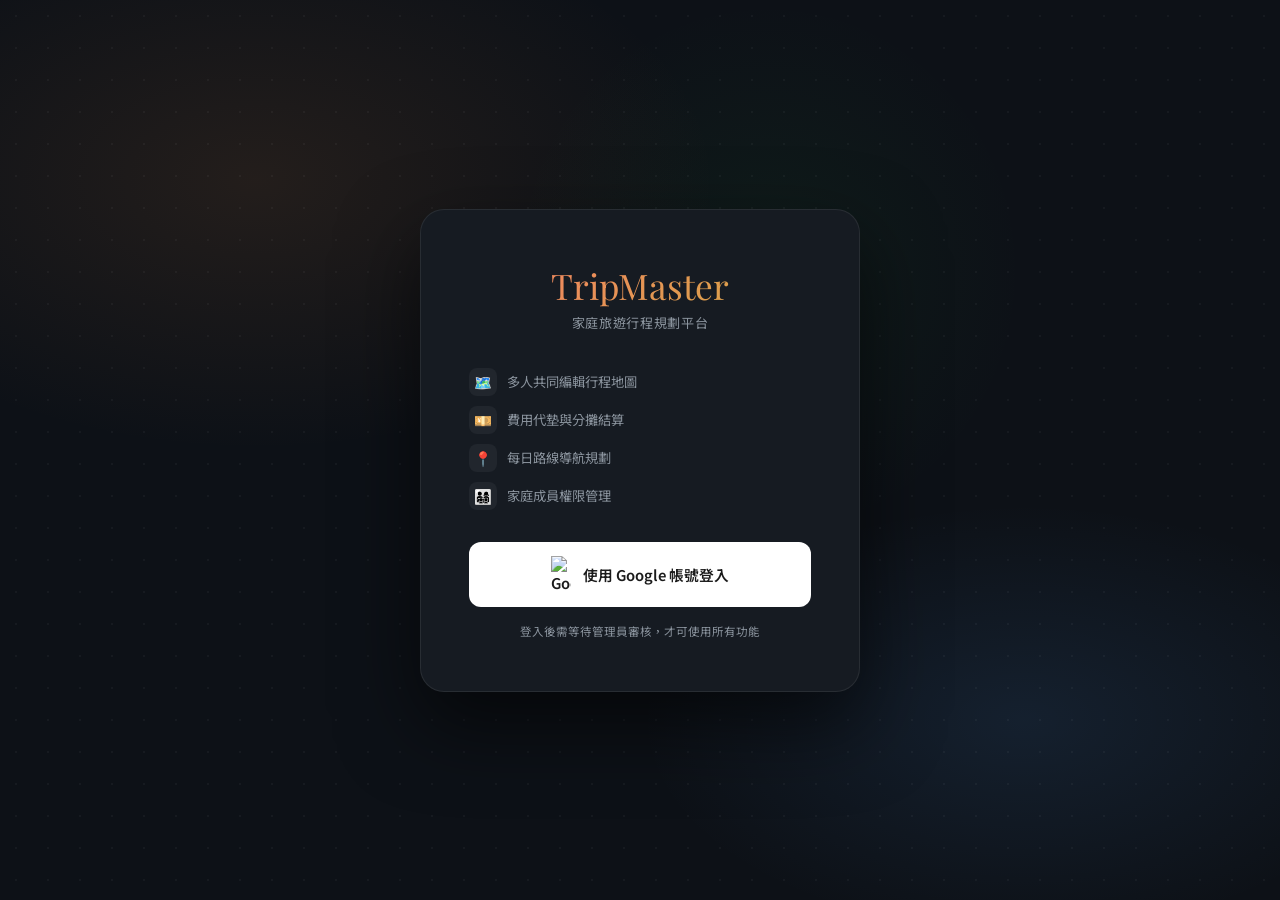
==== index.html @ fc7f3d96 "新增" ====
<!DOCTYPE html>
<html lang="zh-TW">
<head>
<meta charset="UTF-8">
<meta name="viewport" content="width=device-width, initial-scale=1.0">
<title>TripMaster｜旅遊行程規劃平台</title>
<link rel="preconnect" href="https://fonts.googleapis.com">
<link href="https://fonts.googleapis.com/css2?family=Noto+Sans+TC:wght@300;400;500;700;900&family=Playfair+Display:ital,wght@0,700;1,400&display=swap" rel="stylesheet">

<!-- Firebase -->
<script type="module">
import { initializeApp } from "https://www.gstatic.com/firebasejs/12.12.1/firebase-app.js";
import { getAuth, GoogleAuthProvider, signInWithPopup, signOut, onAuthStateChanged }
  from "https://www.gstatic.com/firebasejs/12.12.1/firebase-auth.js";
import { getDatabase, ref, set, get, onValue, push, update, serverTimestamp }
  from "https://www.gstatic.com/firebasejs/12.12.1/firebase-database.js";

const firebaseConfig = {
  apiKey: "AIzaSyCT9AFuUGMuikwcA2wFYAbEs1gxke5i4dA",
  authDomain: "fukuoka-kyushu-oct2026.firebaseapp.com",
  databaseURL: "https://fukuoka-kyushu-oct2026-default-rtdb.asia-southeast1.firebasedatabase.app",
  projectId: "fukuoka-kyushu-oct2026",
  storageBucket: "fukuoka-kyushu-oct2026.firebasestorage.app",
  messagingSenderId: "101376635642",
  appId: "1:101376635642:web:d28651919e1df014bb4f43"
};

const app  = initializeApp(firebaseConfig);
const auth = getAuth(app);
const db   = getDatabase(app);
const ADMIN_EMAIL = "a45436@gmail.com";

let currentUser = null;
let currentUserData = null;

// ── Auth state ──────────────────────────────
onAuthStateChanged(auth, async user => {
  if (user) {
    currentUser = user;
    await ensureUserRecord(user);
    const snap = await get(ref(db, `users/${user.uid}`));
    currentUserData = snap.val();
    if (currentUserData?.status === 'approved' || currentUserData?.isAdmin) {
      showApp();
    } else if (currentUserData?.status === 'pending') {
      showPending();
    } else {
      showLogin();
    }
  } else {
    currentUser = null;
    currentUserData = null;
    showLogin();
  }
});

async function ensureUserRecord(user) {
  const snap = await get(ref(db, `users/${user.uid}`));
  if (!snap.exists()) {
    const isAdmin = user.email === ADMIN_EMAIL;
    await set(ref(db, `users/${user.uid}`), {
      uid: user.uid,
      name: user.displayName,
      email: user.email,
      photo: user.photoURL,
      isAdmin,
      status: isAdmin ? 'approved' : 'pending',
      createdAt: Date.now()
    });
  }
}

// ── Login / Logout ───────────────────────────
window.loginWithGoogle = async () => {
  try {
    const provider = new GoogleAuthProvider();
    await signInWithPopup(auth, provider);
  } catch(e) { console.error(e); }
};

window.logout = async () => {
  await signOut(auth);
};

// ── UI states ────────────────────────────────
function showLogin() {
  document.getElementById('screen-login').style.display = 'flex';
  document.getElementById('screen-pending').style.display = 'none';
  document.getElementById('screen-app').style.display = 'none';
}
function showPending() {
  document.getElementById('screen-login').style.display = 'none';
  document.getElementById('screen-pending').style.display = 'flex';
  document.getElementById('screen-app').style.display = 'none';
}
function showApp() {
  document.getElementById('screen-login').style.display = 'none';
  document.getElementById('screen-pending').style.display = 'none';
  document.getElementById('screen-app').style.display = 'block';
  document.getElementById('user-name').textContent = currentUserData?.name || '';
  document.getElementById('user-photo').src = currentUserData?.photo || '';
  if (currentUserData?.isAdmin) {
    document.getElementById('admin-link').style.display = 'inline-flex';
  }
  loadProjects();
}

// ── Projects ─────────────────────────────────
function loadProjects() {
  onValue(ref(db, 'projects'), snap => {
    const data = snap.val() || {};
    renderProjects(data);
  });
}

function renderProjects(data) {
  const grid = document.getElementById('projects-grid');
  const myUid = currentUser.uid;
  const isAdmin = currentUserData?.isAdmin;

  const list = Object.entries(data).filter(([id, p]) => {
    return isAdmin || p.ownerId === myUid || (p.members && p.members[myUid]?.status === 'approved');
  });

  grid.innerHTML = '';

  if (list.length === 0) {
    grid.innerHTML = `<div class="empty-projects">
      <div class="empty-icon">🗺️</div>
      <p>還沒有旅遊專案<br>點擊下方按鈕建立第一個！</p>
    </div>`;
    return;
  }

  list.forEach(([id, p]) => {
    const card = document.createElement('div');
    card.className = 'project-card';
    card.innerHTML = `
      <div class="card-cover" style="background:${p.color||'#4a7c59'}">
        <span class="card-emoji">${p.emoji||'✈️'}</span>
        ${p.ownerId === myUid ? '<span class="owner-badge">建立者</span>' : ''}
      </div>
      <div class="card-body">
        <h3>${p.title}</h3>
        <p class="card-meta">📅 ${p.startDate||'未設定'} ～ ${p.endDate||''}</p>
        <p class="card-meta">👥 ${p.memberCount||1} 位成員</p>
        <p class="card-desc">${p.description||''}</p>
        <div class="card-actions">
          <a href="trip.html?project=${id}" class="btn-card-primary">開啟行程</a>
          <a href="expenses.html?project=${id}" class="btn-card-sec">💴 費用</a>
        </div>
      </div>`;
    grid.appendChild(card);
  });
}

window.openNewProjectModal = () => {
  document.getElementById('modal-new-project').style.display = 'flex';
};
window.closeNewProjectModal = () => {
  document.getElementById('modal-new-project').style.display = 'none';
};

window.createProject = async () => {
  const title = document.getElementById('np-title').value.trim();
  const desc  = document.getElementById('np-desc').value.trim();
  const start = document.getElementById('np-start').value;
  const end   = document.getElementById('np-end').value;
  const emoji = document.getElementById('np-emoji').value || '✈️';
  const color = document.getElementById('np-color').value;

  if (!title) { alert('請輸入專案名稱'); return; }

  const projRef = push(ref(db, 'projects'));
  await set(projRef, {
    title, description: desc,
    startDate: start, endDate: end,
    emoji, color,
    ownerId: currentUser.uid,
    ownerName: currentUser.displayName,
    memberCount: 1,
    members: { [currentUser.uid]: { status: 'approved', role: 'owner', name: currentUser.displayName } },
    createdAt: Date.now()
  });

  closeNewProjectModal();
  document.getElementById('np-title').value = '';
  document.getElementById('np-desc').value = '';
};
</script>

<style>
:root {
  --night: #0d1117;
  --surface: #161b22;
  --surface2: #21262d;
  --border: rgba(255,255,255,0.08);
  --text: #e6edf3;
  --muted: #8b949e;
  --accent: #f78166;
  --gold: #d4a843;
  --teal: #39d353;
  --blue: #58a6ff;
  --r: 14px;
}

* { box-sizing: border-box; margin: 0; padding: 0; }

body {
  font-family: 'Noto Sans TC', sans-serif;
  background: var(--night);
  color: var(--text);
  min-height: 100vh;
}

/* ── SCREENS ── */
.screen {
  min-height: 100vh;
  display: flex;
  align-items: center;
  justify-content: center;
}

/* ── LOGIN ── */
#screen-login {
  background: var(--night);
  position: relative;
  overflow: hidden;
  flex-direction: column;
  gap: 0;
}

.login-bg {
  position: absolute; inset: 0;
  background:
    radial-gradient(ellipse 60% 50% at 20% 20%, rgba(196,120,58,0.12) 0%, transparent 60%),
    radial-gradient(ellipse 50% 40% at 80% 80%, rgba(88,166,255,0.10) 0%, transparent 60%),
    radial-gradient(ellipse 40% 60% at 60% 30%, rgba(57,211,83,0.06) 0%, transparent 50%);
  pointer-events: none;
}

.login-dots {
  position: absolute; inset: 0;
  background-image: radial-gradient(circle, rgba(255,255,255,0.04) 1px, transparent 1px);
  background-size: 32px 32px;
  pointer-events: none;
}

.login-card {
  position: relative;
  background: var(--surface);
  border: 1px solid var(--border);
  border-radius: 24px;
  padding: 52px 48px;
  text-align: center;
  max-width: 440px;
  width: 90%;
  box-shadow: 0 32px 80px rgba(0,0,0,0.6);
  animation: fadeUp .6s ease;
}

@keyframes fadeUp {
  from { opacity: 0; transform: translateY(24px); }
  to   { opacity: 1; transform: translateY(0); }
}

.login-logo {
  font-family: 'Playfair Display', serif;
  font-size: 2.2rem;
  background: linear-gradient(135deg, #f78166, #d4a843);
  -webkit-background-clip: text;
  -webkit-text-fill-color: transparent;
  margin-bottom: 4px;
}

.login-tagline {
  color: var(--muted);
  font-size: .82rem;
  margin-bottom: 36px;
  letter-spacing: .05em;
}

.features-list {
  list-style: none;
  text-align: left;
  margin-bottom: 32px;
  display: flex;
  flex-direction: column;
  gap: 10px;
}

.features-list li {
  font-size: .83rem;
  color: var(--muted);
  display: flex;
  align-items: center;
  gap: 10px;
}

.features-list li span.icon {
  width: 28px; height: 28px;
  background: var(--surface2);
  border-radius: 8px;
  display: flex; align-items: center; justify-content: center;
  font-size: .9rem;
  flex-shrink: 0;
}

.btn-google {
  display: flex;
  align-items: center;
  justify-content: center;
  gap: 12px;
  width: 100%;
  background: #fff;
  color: #1a1a1a;
  border: none;
  border-radius: 12px;
  padding: 14px 24px;
  font-size: .92rem;
  font-weight: 600;
  cursor: pointer;
  font-family: inherit;
  transition: transform .15s, box-shadow .15s;
}
.btn-google:hover { transform: translateY(-2px); box-shadow: 0 8px 24px rgba(255,255,255,0.12); }
.btn-google img { width: 20px; }

.login-note {
  margin-top: 16px;
  font-size: .72rem;
  color: var(--muted);
}

/* ── PENDING ── */
#screen-pending {
  flex-direction: column;
  gap: 20px;
  text-align: center;
  padding: 40px;
}
#screen-pending h2 { font-size: 1.4rem; }
#screen-pending p  { color: var(--muted); font-size: .88rem; }
.btn-logout {
  background: var(--surface2);
  color: var(--text);
  border: 1px solid var(--border);
  border-radius: 8px;
  padding: 10px 20px;
  cursor: pointer;
  font-family: inherit;
  font-size: .85rem;
  transition: background .15s;
}
.btn-logout:hover { background: var(--surface); }

/* ── APP ── */
#screen-app { display: none; }

/* NAV */
nav {
  position: sticky; top: 0; z-index: 100;
  background: rgba(13,17,23,0.92);
  backdrop-filter: blur(16px);
  border-bottom: 1px solid var(--border);
  padding: 0 24px;
  display: flex;
  align-items: center;
  height: 60px;
  gap: 16px;
}

.nav-logo {
  font-family: 'Playfair Display', serif;
  font-size: 1.3rem;
  background: linear-gradient(135deg, #f78166, #d4a843);
  -webkit-background-clip: text;
  -webkit-text-fill-color: transparent;
  text-decoration: none;
  flex-shrink: 0;
}

.nav-spacer { flex: 1; }

.nav-link {
  display: inline-flex;
  align-items: center;
  gap: 6px;
  font-size: .8rem;
  color: var(--muted);
  text-decoration: none;
  padding: 6px 12px;
  border-radius: 8px;
  transition: background .15s, color .15s;
}
.nav-link:hover { background: var(--surface2); color: var(--text); }

#admin-link {
  display: none;
  background: rgba(215,168,67,0.12);
  color: var(--gold);
  border: 1px solid rgba(215,168,67,0.25);
}
#admin-link:hover { background: rgba(215,168,67,0.2); }

.user-avatar {
  display: flex; align-items: center; gap: 10px;
  font-size: .82rem; color: var(--muted);
}
.user-avatar img {
  width: 32px; height: 32px; border-radius: 50%;
  border: 2px solid var(--border);
}

/* HERO */
.hero {
  padding: 56px 24px 32px;
  text-align: center;
  max-width: 700px;
  margin: 0 auto;
}
.hero h1 {
  font-family: 'Playfair Display', serif;
  font-size: clamp(2rem, 5vw, 3rem);
  line-height: 1.2;
  margin-bottom: 12px;
  background: linear-gradient(135deg, var(--text) 40%, var(--muted));
  -webkit-background-clip: text;
  -webkit-text-fill-color: transparent;
}
.hero p {
  color: var(--muted);
  font-size: .9rem;
  line-height: 1.7;
  margin-bottom: 28px;
}

.btn-new-project {
  display: inline-flex;
  align-items: center;
  gap: 8px;
  background: linear-gradient(135deg, #f78166, #d4a843);
  color: #fff;
  border: none;
  border-radius: 12px;
  padding: 13px 28px;
  font-size: .92rem;
  font-weight: 700;
  cursor: pointer;
  font-family: inherit;
  transition: transform .15s, opacity .15s;
  box-shadow: 0 4px 20px rgba(247,129,102,0.3);
}
.btn-new-project:hover { transform: translateY(-2px); opacity: .92; }

/* PROJECTS GRID */
.projects-section {
  max-width: 1200px;
  margin: 0 auto;
  padding: 0 24px 60px;
}

.section-header {
  display: flex;
  align-items: center;
  justify-content: space-between;
  margin-bottom: 20px;
}
.section-title {
  font-size: 1rem;
  font-weight: 700;
  color: var(--muted);
  text-transform: uppercase;
  letter-spacing: .08em;
}

#projects-grid {
  display: grid;
  grid-template-columns: repeat(auto-fill, minmax(300px, 1fr));
  gap: 20px;
}

.project-card {
  background: var(--surface);
  border: 1px solid var(--border);
  border-radius: var(--r);
  overflow: hidden;
  transition: transform .2s, box-shadow .2s;
}
.project-card:hover {
  transform: translateY(-4px);
  box-shadow: 0 16px 40px rgba(0,0,0,0.4);
}

.card-cover {
  height: 110px;
  display: flex;
  align-items: center;
  justify-content: center;
  position: relative;
  opacity: .9;
}
.card-emoji { font-size: 2.8rem; filter: drop-shadow(0 2px 8px rgba(0,0,0,0.3)); }

.owner-badge {
  position: absolute; top: 10px; right: 10px;
  background: rgba(0,0,0,0.45);
  color: #fff;
  font-size: .65rem;
  padding: 2px 8px;
  border-radius: 20px;
  letter-spacing: .05em;
}

.card-body { padding: 18px; }
.card-body h3 { font-size: 1rem; font-weight: 700; margin-bottom: 6px; }
.card-meta { font-size: .75rem; color: var(--muted); margin-bottom: 3px; }
.card-desc { font-size: .78rem; color: var(--muted); margin: 8px 0 14px; line-height: 1.5; }

.card-actions { display: flex; gap: 8px; }

.btn-card-primary {
  flex: 1;
  background: linear-gradient(135deg, #f78166, #d4a843);
  color: #fff;
  border: none;
  border-radius: 8px;
  padding: 8px;
  font-size: .78rem;
  font-weight: 600;
  cursor: pointer;
  font-family: inherit;
  text-align: center;
  text-decoration: none;
  transition: opacity .15s;
}
.btn-card-primary:hover { opacity: .88; }

.btn-card-sec {
  background: var(--surface2);
  color: var(--text);
  border: 1px solid var(--border);
  border-radius: 8px;
  padding: 8px 12px;
  font-size: .78rem;
  cursor: pointer;
  font-family: inherit;
  text-decoration: none;
  white-space: nowrap;
  transition: background .15s;
}
.btn-card-sec:hover { background: var(--border); }

.empty-projects {
  grid-column: 1/-1;
  text-align: center;
  padding: 60px 20px;
  color: var(--muted);
}
.empty-icon { font-size: 3rem; margin-bottom: 12px; }
.empty-projects p { font-size: .88rem; line-height: 1.8; }

/* MODAL */
.modal-overlay {
  position: fixed; inset: 0;
  background: rgba(0,0,0,0.75);
  display: none;
  align-items: center;
  justify-content: center;
  z-index: 1000;
  padding: 20px;
  backdrop-filter: blur(4px);
}
.modal {
  background: var(--surface);
  border: 1px solid var(--border);
  border-radius: 20px;
  padding: 32px;
  width: 100%;
  max-width: 480px;
  max-height: 90vh;
  overflow-y: auto;
}
.modal h2 {
  font-family: 'Playfair Display', serif;
  font-size: 1.4rem;
  margin-bottom: 24px;
}

.form-group { margin-bottom: 16px; }
.form-group label { display: block; font-size: .78rem; color: var(--muted); margin-bottom: 6px; letter-spacing: .04em; }
.form-group input, .form-group textarea, .form-group select {
  width: 100%;
  background: var(--surface2);
  border: 1px solid var(--border);
  border-radius: 8px;
  padding: 10px 14px;
  color: var(--text);
  font-size: .88rem;
  font-family: inherit;
  outline: none;
  transition: border-color .2s;
}
.form-group input:focus, .form-group textarea:focus { border-color: rgba(247,129,102,0.5); }
.form-group textarea { resize: vertical; min-height: 70px; }

.emoji-grid {
  display: flex;
  flex-wrap: wrap;
  gap: 8px;
  margin-top: 4px;
}
.emoji-btn {
  width: 38px; height: 38px;
  border: 2px solid var(--border);
  border-radius: 8px;
  background: var(--surface2);
  cursor: pointer;
  font-size: 1.2rem;
  display: flex; align-items: center; justify-content: center;
  transition: border-color .15s;
}
.emoji-btn.active { border-color: var(--accent); background: rgba(247,129,102,0.12); }

.color-grid {
  display: flex; gap: 8px; margin-top: 4px; flex-wrap: wrap;
}
.color-btn {
  width: 32px; height: 32px;
  border-radius: 50%;
  border: 3px solid transparent;
  cursor: pointer;
  transition: border-color .15s, transform .15s;
}
.color-btn.active { border-color: #fff; transform: scale(1.15); }

.modal-row {
  display: grid;
  grid-template-columns: 1fr 1fr;
  gap: 12px;
}

.modal-actions {
  display: flex;
  gap: 10px;
  margin-top: 24px;
}
.btn-primary {
  flex: 1;
  background: linear-gradient(135deg, #f78166, #d4a843);
  color: #fff;
  border: none;
  border-radius: 10px;
  padding: 12px;
  font-size: .88rem;
  font-weight: 700;
  cursor: pointer;
  font-family: inherit;
  transition: opacity .15s;
}
.btn-primary:hover { opacity: .88; }
.btn-cancel {
  background: var(--surface2);
  color: var(--muted);
  border: 1px solid var(--border);
  border-radius: 10px;
  padding: 12px 20px;
  font-size: .88rem;
  cursor: pointer;
  font-family: inherit;
  transition: background .15s;
}
.btn-cancel:hover { background: var(--border); }

@media (max-width: 600px) {
  .login-card { padding: 36px 24px; }
  nav { padding: 0 16px; }
  .hero { padding: 36px 16px 24px; }
  .projects-section { padding: 0 16px 40px; }
  .modal-row { grid-template-columns: 1fr; }
}
</style>
</head>
<body>

<!-- ── LOGIN SCREEN ── -->
<div id="screen-login" class="screen" style="display:flex">
  <div class="login-bg"></div>
  <div class="login-dots"></div>
  <div class="login-card">
    <div class="login-logo">TripMaster</div>
    <div class="login-tagline">家庭旅遊行程規劃平台</div>
    <ul class="features-list">
      <li><span class="icon">🗺️</span>多人共同編輯行程地圖</li>
      <li><span class="icon">💴</span>費用代墊與分攤結算</li>
      <li><span class="icon">📍</span>每日路線導航規劃</li>
      <li><span class="icon">👨‍👩‍👧‍👦</span>家庭成員權限管理</li>
    </ul>
    <button class="btn-google" onclick="loginWithGoogle()">
      <img src="https://www.google.com/favicon.ico" alt="Google">
      使用 Google 帳號登入
    </button>
    <p class="login-note">登入後需等待管理員審核，才可使用所有功能</p>
  </div>
</div>

<!-- ── PENDING SCREEN ── -->
<div id="screen-pending" class="screen" style="display:none">
  <div style="font-size:3rem;margin-bottom:16px">⏳</div>
  <h2>等待管理員審核中</h2>
  <p>你的帳號申請已送出<br>管理員審核通過後即可使用全部功能</p>
  <button class="btn-logout" onclick="logout()">登出</button>
</div>

<!-- ── APP SCREEN ── -->
<div id="screen-app">
  <nav>
    <a class="nav-logo" href="index.html">TripMaster</a>
    <div class="nav-spacer"></div>
    <a class="nav-link" id="admin-link" href="admin.html">⚙️ 後台管理</a>
    <div class="user-avatar">
      <img id="user-photo" src="" alt="">
      <span id="user-name"></span>
    </div>
    <button class="btn-logout" onclick="logout()" style="margin-left:8px">登出</button>
  </nav>

  <div class="hero">
    <h1>你的旅遊<br>一起規劃，一起出發</h1>
    <p>建立屬於你的旅遊專案，邀請家人共同編輯行程、追蹤費用、規劃路線</p>
    <button class="btn-new-project" onclick="openNewProjectModal()">＋ 建立新旅遊專案</button>
  </div>

  <div class="projects-section">
    <div class="section-header">
      <span class="section-title">我的旅遊專案</span>
    </div>
    <div id="projects-grid">
      <div class="empty-projects">
        <div class="empty-icon">⏳</div>
        <p>載入中...</p>
      </div>
    </div>
  </div>
</div>

<!-- ── MODAL: 新建專案 ── -->
<div class="modal-overlay" id="modal-new-project">
  <div class="modal">
    <h2>✈️ 建立新旅遊專案</h2>

    <div class="form-group">
      <label>專案名稱</label>
      <input id="np-title" type="text" placeholder="例：九州福岡 2026 十月">
    </div>

    <div class="form-group">
      <label>說明（選填）</label>
      <textarea id="np-desc" placeholder="這趟旅遊的主題或備忘..."></textarea>
    </div>

    <div class="modal-row">
      <div class="form-group">
        <label>出發日期</label>
        <input id="np-start" type="date">
      </div>
      <div class="form-group">
        <label>回程日期</label>
        <input id="np-end" type="date">
      </div>
    </div>

    <div class="form-group">
      <label>選擇圖示</label>
      <div class="emoji-grid" id="emoji-grid"></div>
      <input type="hidden" id="np-emoji" value="✈️">
    </div>

    <div class="form-group">
      <label>封面顏色</label>
      <div class="color-grid" id="color-grid"></div>
      <input type="hidden" id="np-color" value="#4a7c59">
    </div>

    <div class="modal-actions">
      <button class="btn-cancel" onclick="closeNewProjectModal()">取消</button>
      <button class="btn-primary" onclick="createProject()">建立專案</button>
    </div>
  </div>
</div>

<script>
// Emoji & Color pickers
const EMOJIS = ['✈️','🗺️','🍜','🏔️','🌸','🏖️','🚂','🛳️','🎡','🍣','🏯','🦌','🎑','🌋','🗼','🛕'];
const COLORS = ['#4a7c59','#c4783a','#2e6da4','#8e44ad','#c0392b','#16a085','#b7770d','#1a6b8a','#d35400','#27ae60'];

const emojiGrid  = document.getElementById('emoji-grid');
const colorGrid  = document.getElementById('color-grid');

EMOJIS.forEach(e => {
  const btn = document.createElement('button');
  btn.type = 'button';
  btn.className = 'emoji-btn' + (e === '✈️' ? ' active' : '');
  btn.textContent = e;
  btn.onclick = () => {
    document.querySelectorAll('.emoji-btn').forEach(b => b.classList.remove('active'));
    btn.classList.add('active');
    document.getElementById('np-emoji').value = e;
  };
  emojiGrid.appendChild(btn);
});

COLORS.forEach(c => {
  const btn = document.createElement('button');
  btn.type = 'button';
  btn.className = 'color-btn' + (c === '#4a7c59' ? ' active' : '');
  btn.style.background = c;
  btn.onclick = () => {
    document.querySelectorAll('.color-btn').forEach(b => b.classList.remove('active'));
    btn.classList.add('active');
    document.getElementById('np-color').value = c;
  };
  colorGrid.appendChild(btn);
});

// 點外部關閉 modal
document.getElementById('modal-new-project').addEventListener('click', function(e) {
  if (e.target === this) closeNewProjectModal();
});
</script>
</body>
</html>
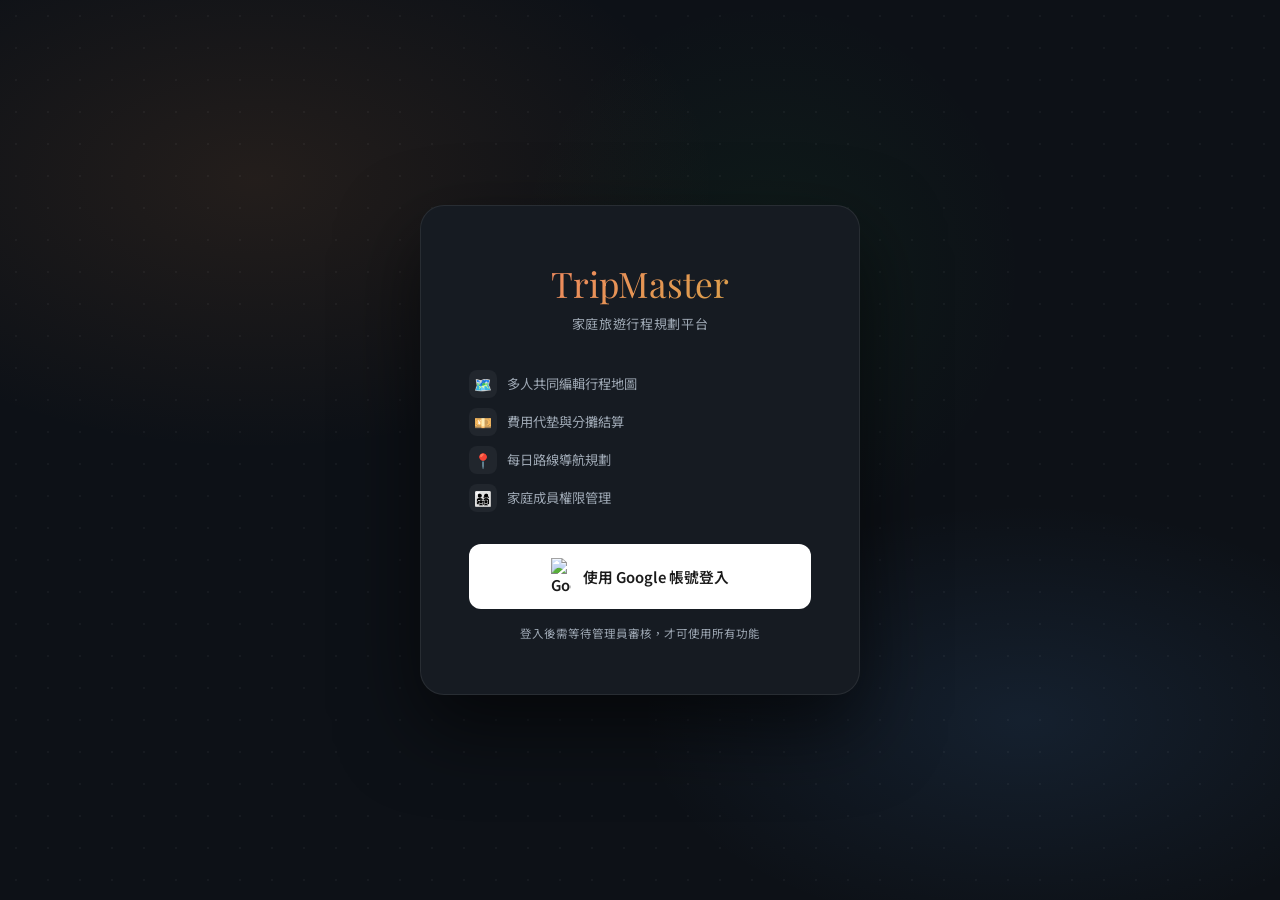
==== commit c6e8edc1: "Add shared UI layer: focus rings, Esc to close dialogs, a11y labels New ui.css / ui.js loaded by all" ====
--- a/index.html
+++ b/index.html
@@ -36,15 +36,21 @@
 // ── Auth state ──────────────────────────────
 onAuthStateChanged(auth, async user => {
   if (user) {
-    currentUser = user;
-    await ensureUserRecord(user);
-    const snap = await get(ref(db, `users/${user.uid}`));
-    currentUserData = snap.val();
-    if (currentUserData?.status === 'approved' || currentUserData?.isAdmin) {
-      showApp();
-    } else if (currentUserData?.status === 'pending') {
-      showPending();
-    } else {
+    try {
+      currentUser = user;
+      await ensureUserRecord(user);
+      const snap = await get(ref(db, `users/${user.uid}`));
+      currentUserData = snap.val();
+      if (currentUserData?.status === 'approved' || currentUserData?.isAdmin) {
+        showApp();
+      } else if (currentUserData?.status === 'pending') {
+        showPending();
+      } else {
+        showLogin();
+      }
+    } catch (e) {
+      console.error('login flow failed:', e);
+      alert('登入流程發生錯誤：' + (e.message || e) + '\n請截圖回報管理員');
       showLogin();
     }
   } else {
@@ -75,7 +81,12 @@
   try {
     const provider = new GoogleAuthProvider();
     await signInWithPopup(auth, provider);
-  } catch(e) { console.error(e); }
+  } catch(e) {
+    console.error(e);
+    if (e.code !== 'auth/popup-closed-by-user' && e.code !== 'auth/cancelled-popup-request') {
+      alert('Google 登入失敗：' + (e.code || e.message) + '\n請截圖回報管理員');
+    }
+  }
 };
 
 window.logout = async () => {
@@ -148,6 +159,7 @@
         <div class="card-actions">
           <a href="trip.html?project=${id}" class="btn-card-primary">開啟行程</a>
           <a href="expenses.html?project=${id}" class="btn-card-sec">💴 費用</a>
+          <a href="trip.html?project=${id}&open=info" class="btn-card-sec">📌 資訊</a>
         </div>
       </div>`;
     grid.appendChild(card);
@@ -182,6 +194,7 @@
     members: { [currentUser.uid]: { status: 'approved', role: 'owner', name: currentUser.displayName } },
     createdAt: Date.now()
   });
+  await set(ref(db, `trips/${projRef.key}`), { title, budget: 0, days: {} });
 
   closeNewProjectModal();
   document.getElementById('np-title').value = '';
@@ -680,6 +693,9 @@
   .modal-row { grid-template-columns: 1fr; }
 }
 </style>
+<link rel="stylesheet" href="ui.css">
+<script src="ui.js" defer></script>
+<script>if('serviceWorker' in navigator) navigator.serviceWorker.register('sw.js');</script>
 </head>
 <body>
 
--- a/ui.css
+++ b/ui.css
@@ -0,0 +1,181 @@
+/* TripMaster 共用 UI 層:全站一致的色票、焦點框、觸控目標、最小字級、減少動態。
+   各頁 <style> 之後載入,只做覆蓋,不改各頁版型。 */
+
+:root {
+  color-scheme: dark;                 /* 原生日期/時間選擇器、捲軸跟著深色 */
+  --night: #0d1117;
+  --surface: #161b22;
+  --surface2: #21262d;
+  --border: rgba(255,255,255,0.08);
+  --border-strong: rgba(255,255,255,0.16);
+  --text: #e6edf3;
+  --muted: #9da7b3;                   /* 原 #8b949e,小字在 surface2 上對比不足 */
+  --accent: #f78166;
+  --gold: #d4a843;
+  --green: #39d353;
+  --teal: #39d353;
+  --blue: #58a6ff;
+  --red: #f85149;
+  --on-accent: #1a1206;               /* 珊瑚/金色底上的文字:白字只有 2.2–2.6:1 */
+  --grad: linear-gradient(135deg, #f78166, #d4a843);
+  --focus: #58a6ff;
+  --r: 12px;
+  --ease: cubic-bezier(.2, .8, .2, 1);
+}
+
+html { -webkit-text-size-adjust: 100%; }
+body {
+  -webkit-font-smoothing: antialiased;
+  -webkit-tap-highlight-color: transparent;
+  line-height: 1.5;
+}
+::placeholder { color: var(--muted); opacity: .75; }
+::selection { background: rgba(247,129,102,.35); }
+
+/* ── 捲軸 ── */
+* { scrollbar-width: thin; scrollbar-color: rgba(255,255,255,.14) transparent; }
+::-webkit-scrollbar { width: 8px; height: 8px; }
+::-webkit-scrollbar-thumb { background: rgba(255,255,255,.14); border-radius: 4px; }
+::-webkit-scrollbar-track { background: transparent; }
+
+/* ── 焦點框:鍵盤操作一定看得到(滑鼠點擊不出現) ── */
+:focus-visible {
+  outline: 2px solid var(--focus) !important;
+  outline-offset: 2px;
+}
+[role="dialog"]:focus-visible { outline: none !important; }  /* 開彈窗時焦點放在面板本身,不畫框 */
+input:focus-visible, select:focus-visible, textarea:focus-visible {
+  outline-offset: 0;
+}
+/* 滑鼠點進輸入框也要有提示(原本多處 outline:none 且無替代) */
+input:focus, select:focus, textarea:focus {
+  border-color: rgba(88,166,255,.6);
+}
+.spot-name-inp:focus, .nav-title-input:focus, .add-spot-inp:focus,
+.spot-time:focus, .spot-cost:focus, .spot-stay:focus, .day-date:focus,
+.budget-field input:focus {
+  border-bottom-color: var(--focus) !important;
+  border-bottom-style: solid !important;
+}
+
+/* ── 按鈕:一致的按壓回饋、停用狀態 ── */
+button, .btn, a[class*="btn"], .ps-btn, .ws-btn, .nav-link {
+  -webkit-tap-highlight-color: transparent;
+  transition: background-color .15s, color .15s, border-color .15s, opacity .15s, transform .12s var(--ease), box-shadow .15s;
+}
+button:not(:disabled):active { transform: scale(.97); }
+button:disabled, button[aria-disabled="true"] { opacity: .45; cursor: not-allowed; }
+[role="button"] { cursor: pointer; }
+
+/* ── 主要按鈕:漸層底改深色字(對比 ≥ 7:1) ── */
+.btn-add-day, .ps-btn.active, #poi-card .pc-add, .pm-upload-btn,
+.btn-new-project, .btn-card-primary, .btn-primary, .btn-add-exp, .upload-btn {
+  color: var(--on-accent) !important;
+  font-weight: 700;
+}
+.btn-add-day:hover, .pm-upload-btn:hover, .btn-primary:hover, .btn-add-exp:hover,
+.upload-btn:hover, #poi-card .pc-add:hover, .btn-card-primary:hover {
+  opacity: 1; filter: brightness(1.08);
+}
+.next-pill, #next-bar .nb-go, #undo-bar button, .cur-base-tag, .badge {
+  color: var(--on-accent) !important;
+}
+
+/* ── 最小字級:.6rem(9.6px)一律拉到 ≥ .72rem(11.5px) ── */
+.day-pill, .spot-type-sel, .add-type-sel, .spot-warn, .toggle-label,
+.spot-time, .spot-note, .spot-cost, .yen, .spot-cur-sel, .spot-move-sel,
+.budget-num .lbl, .next-pill, .today-pill, .se-field, .pm-cap, .pm-hint,
+.member-tag, .ci-by, .doc-meta, .wx-place, #route-info .ri-dur, .day-wx,
+.field label, .poi-meta, .article-status, .private-badge, .empty-hint,
+.badge, .badge-admin, .owner-badge, .cur-base-tag, .cur-code-inline, .cur-updated,
+.day-pill, .spot-type-sel, .add-type-sel, .spot-warn, .toggle-label,
+.spot-time, .spot-note, .spot-cost, .yen, .spot-cur-sel, .spot-move-sel,
+.budget-num .lbl, .next-pill, .today-pill, .se-field, .pm-cap, .pm-hint,
+.member-tag, .ci-by, .doc-meta, .wx-place, #route-info .ri-dur, .day-wx,
+.field label, .poi-meta, .article-status, .private-badge, .empty-hint,
+.badge, .badge-admin, .owner-badge, .cur-base-tag, .cur-code-inline, .cur-updated,
+.pool-hint, .doc-cat, .sc-nogeo {
+  font-size: .72rem;
+}
+.spot-num { width: 22px; height: 22px; font-size: .7rem; }
+.field label, .se-field, .form-group label { color: var(--muted); font-weight: 500; }
+
+/* ── 觸控/點擊目標:桌面也至少 28px(WCAG 2.2 AA 為 24px) ── */
+.btn-ic { min-height: 30px; min-width: 30px; padding: 4px 8px; display: inline-flex; align-items: center; justify-content: center; }
+.btn-spot-del, .btn-spot-detail, .doc-del, .cur-del, .btn-del-exp, .btn-currency-link {
+  min-width: 32px; min-height: 32px; display: inline-flex; align-items: center; justify-content: center; border-radius: 8px;
+}
+.btn-spot-del:hover, .btn-spot-detail:hover, .doc-del:hover, .cur-del:hover, .btn-del-exp:hover {
+  background: rgba(255,255,255,.06);
+}
+.pm-close, #poi-card .pc-close {
+  min-width: 36px; min-height: 36px; border-radius: 8px;
+  display: inline-flex; align-items: center; justify-content: center;
+}
+#poi-card .pc-close { top: 4px; right: 4px; }
+.pm-close:hover, #poi-card .pc-close:hover { background: var(--surface2); color: var(--text); }
+.pm-cell .pm-del, .ph-del { width: 28px; height: 28px; font-size: .75rem; }
+.btn-spot-nav, .btn-spot-toggle { width: 34px; height: 34px; }
+.spot-move-sel { min-height: 28px; }
+.nav-back { padding: 8px 6px; border-radius: 8px; display: inline-flex; align-items: center; }
+.nav-back:hover { background: var(--surface2); }
+.btn-map-day { padding: 6px 10px; min-height: 30px; }
+.btn-add-spot { min-height: 32px; }
+.map-tab { min-height: 30px; }
+.tab-btn { min-height: 44px; }
+.tab-btn:hover:not(.active) { color: var(--text); }
+.btn-approve, .btn-reject, .btn-revoke, .btn-view { min-height: 34px; display: inline-flex; align-items: center; }
+.emoji-btn, .color-btn { min-width: 36px; min-height: 36px; }
+
+/* ── 可點的標題列(鍵盤可操作後) ── */
+.day-hd:hover { background: rgba(255,255,255,.05); }
+.pool-hd:hover { background: rgba(255,255,255,.03); }
+.day-chevron { transition: transform .2s var(--ease); }
+
+/* ── 卡片/彈窗:一致的圓角與陰影層級 ── */
+.day-card, .pool-card, .card, .settle-section, .expense-card, .user-card, .project-row, .stat-card, .stat-pill {
+  border-radius: var(--r);
+}
+.modal-mask { backdrop-filter: blur(4px); -webkit-backdrop-filter: blur(4px); background: rgba(0,0,0,.7); }
+.photo-modal, .modal { box-shadow: 0 24px 64px rgba(0,0,0,.6); }
+.modal-mask.open .photo-modal { animation: tm-pop .22s var(--ease); }
+.modal-overlay[style*="flex"] .modal { animation: tm-pop .22s var(--ease); }
+@keyframes tm-pop { from { opacity: 0; transform: translateY(12px) scale(.98); } to { opacity: 1; transform: none; } }
+.pm-foot { flex-wrap: wrap; }
+
+/* ── Toast:語意色的左邊條,手機可換行 ── */
+.toast { max-width: calc(100% - 32px); white-space: normal; text-align: center; box-shadow: 0 8px 24px rgba(0,0,0,.45); }
+
+/* ── 表格數字對齊 ── */
+.val, .stat-num, .exp-amount, .tx-amount, .day-cost, .sc-cost, #route-info .ri-total { font-variant-numeric: tabular-nums; }
+
+/* ── 空狀態 ── */
+.empty-state p, .empty-msg, .empty-projects p { color: var(--muted); }
+
+/* ── 手機 ── */
+@media (max-width: 768px) {
+  /* trip.html 手機版原本就放大的字,不要被上面的下限蓋回去 */
+  .spot-warn { font-size: .78rem; }
+  .se-field { font-size: .74rem; }
+  .sc-row2 .sc-nogeo { font-size: .76rem; }
+  .btn-ic { min-width: 40px; min-height: 40px; }
+  .pm-close, #poi-card .pc-close { min-width: 44px; min-height: 44px; }
+  .pm-cell .pm-del, .ph-del { width: 32px; height: 32px; }
+  .btn-spot-del, .btn-spot-detail, .doc-del, .cur-del, .btn-del-exp { min-width: 40px; min-height: 40px; }
+  .btn-spot-nav, .btn-spot-toggle { width: 40px; height: 40px; }
+}
+
+/* ── 減少動態:系統設定開啟時關閉動畫與位移 ── */
+@media (prefers-reduced-motion: reduce) {
+  *, *::before, *::after {
+    animation-duration: .01ms !important;
+    animation-iteration-count: 1 !important;
+    transition-duration: .01ms !important;
+    scroll-behavior: auto !important;
+  }
+  button:not(:disabled):active { transform: none; }
+  .project-card:hover, .btn-google:hover, .btn-new-project:hover, #map-nav-btn:hover { transform: none; }
+}
+
+/* 螢幕閱讀器專用文字 */
+.sr-only { position: absolute; width: 1px; height: 1px; padding: 0; margin: -1px; overflow: hidden; clip: rect(0,0,0,0); white-space: nowrap; border: 0; }
